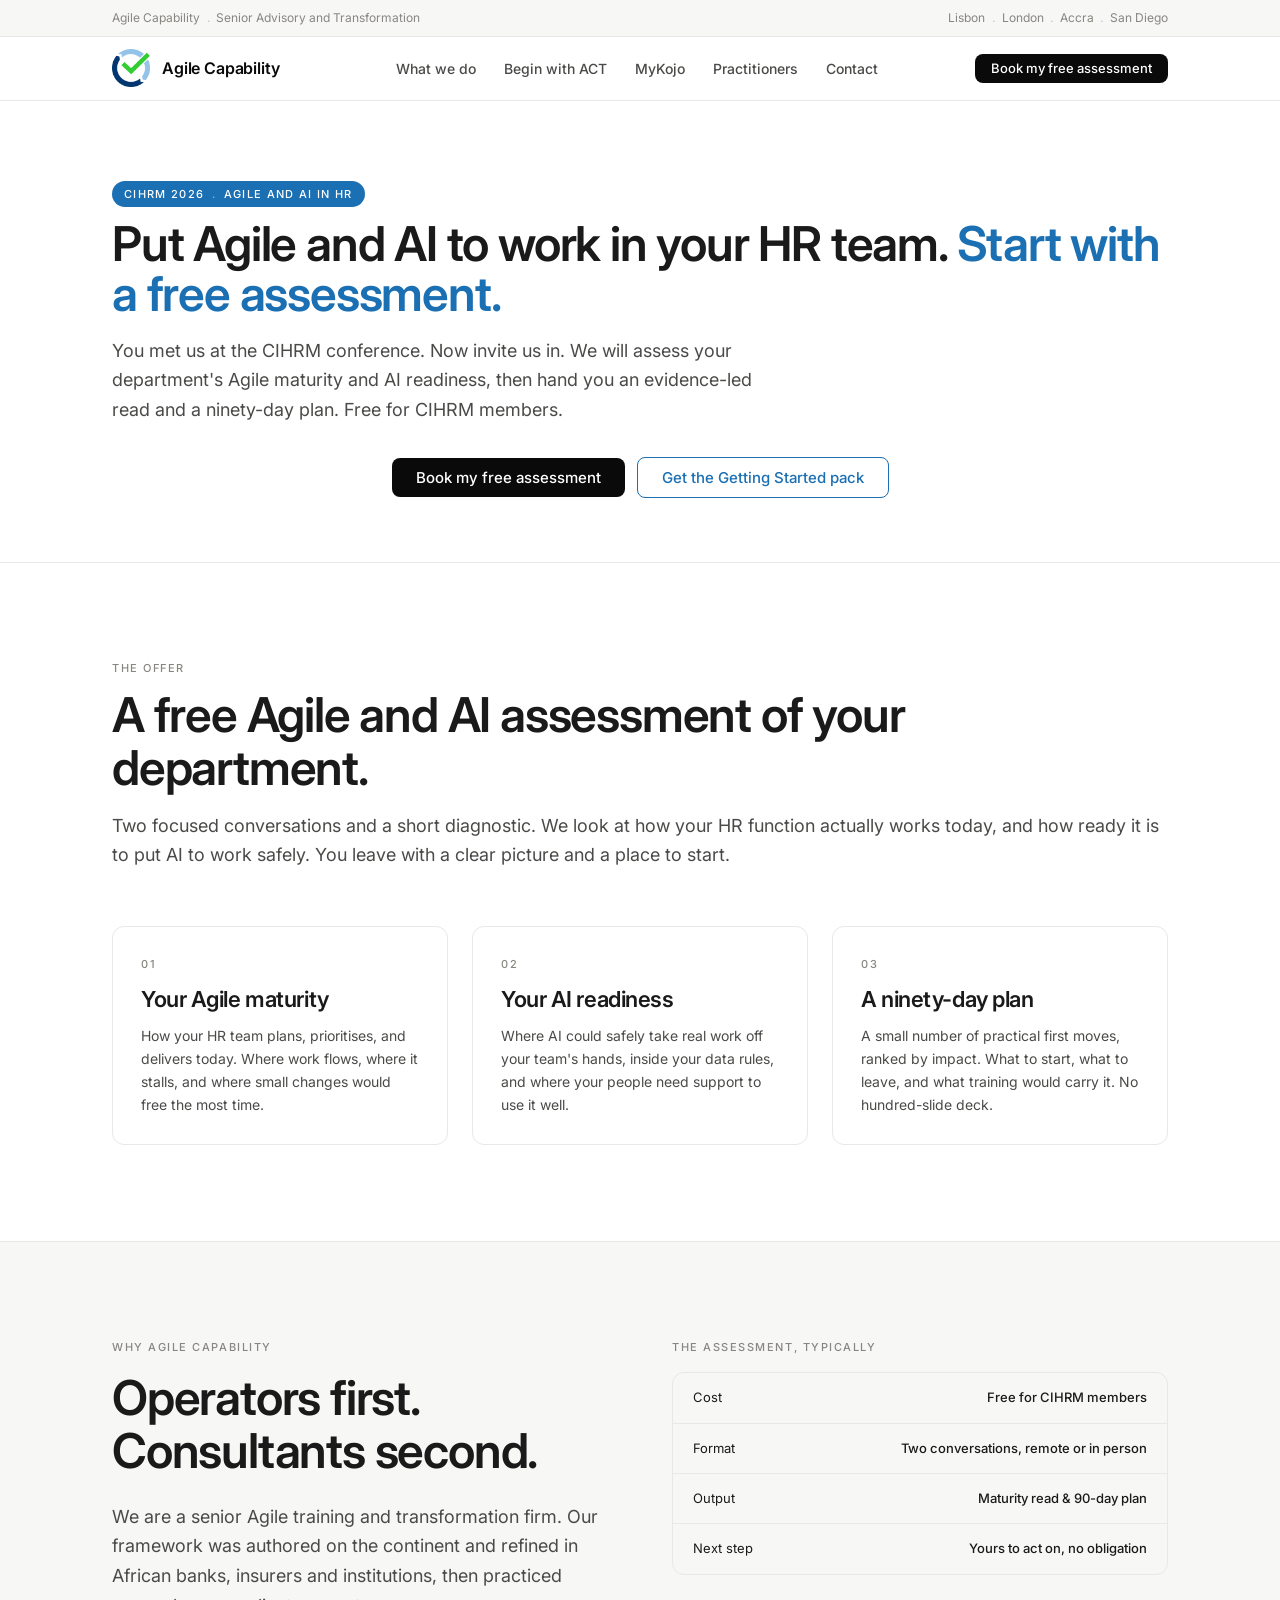
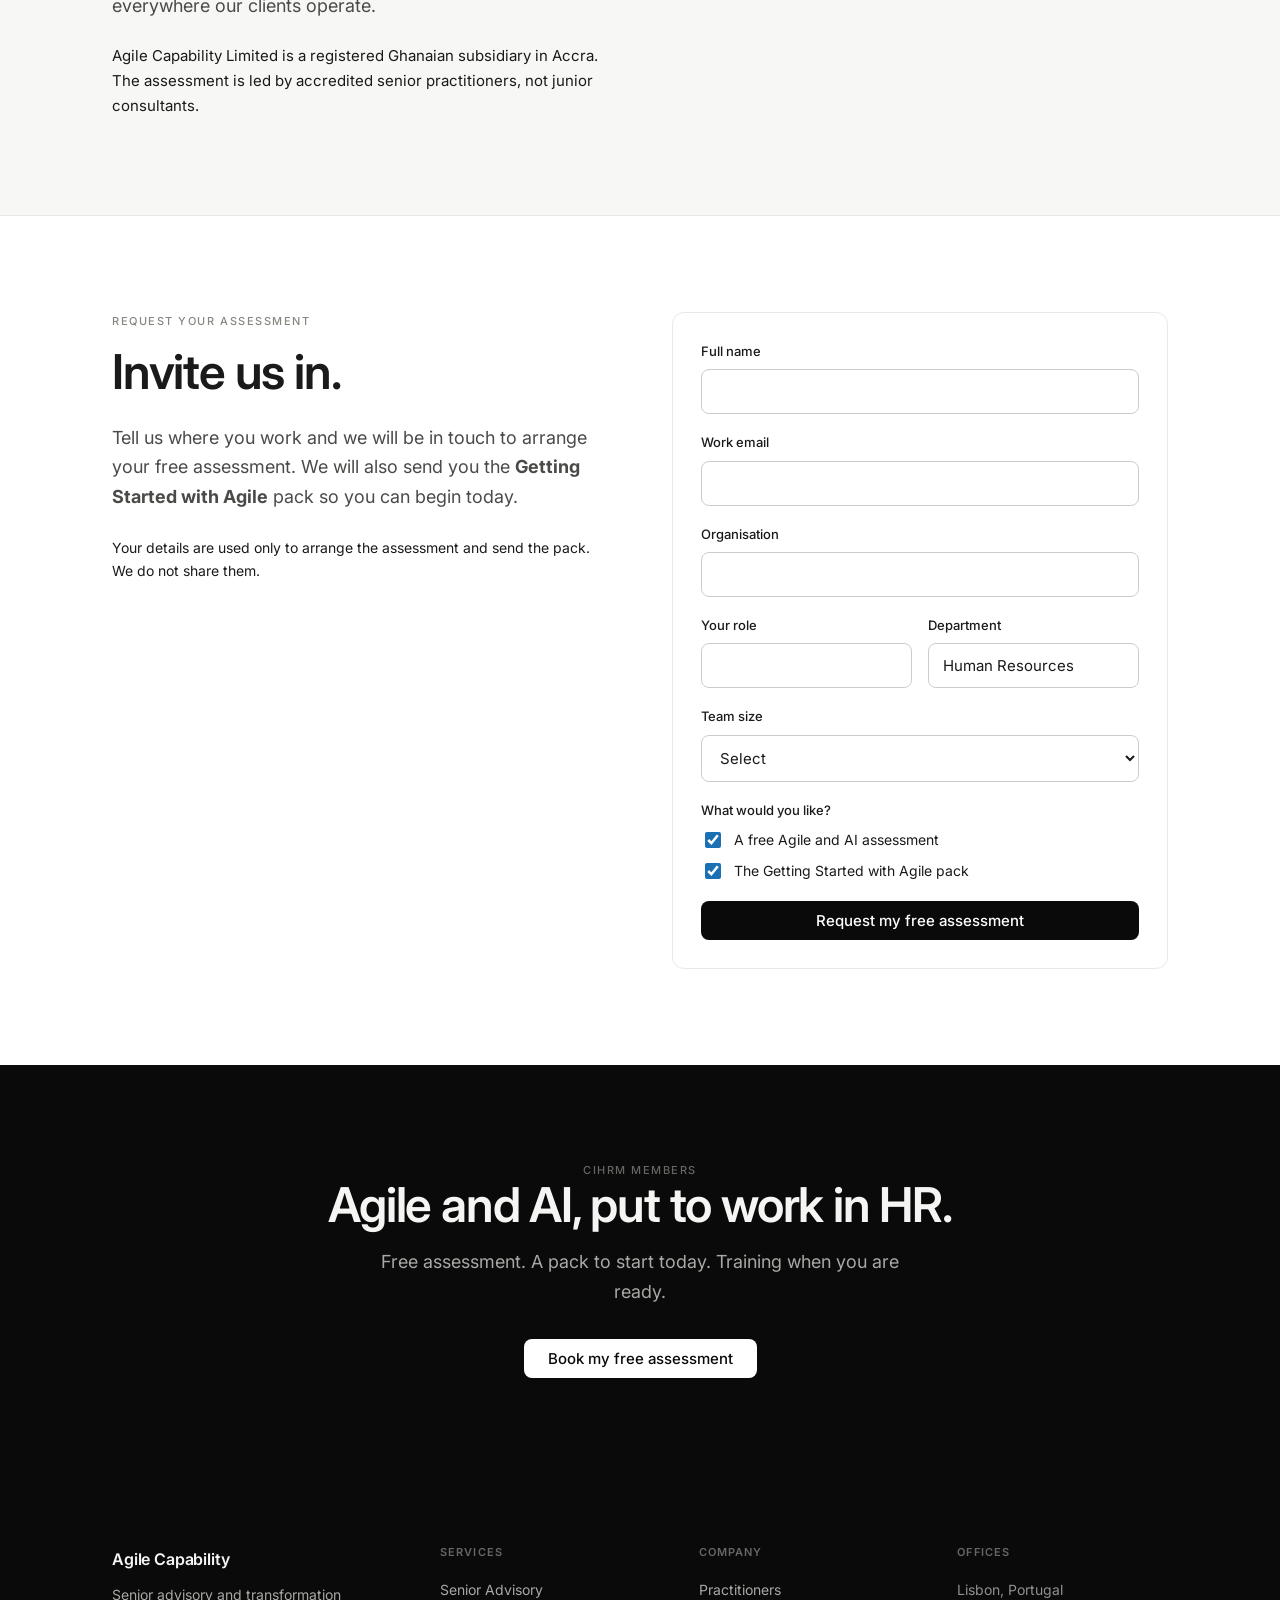
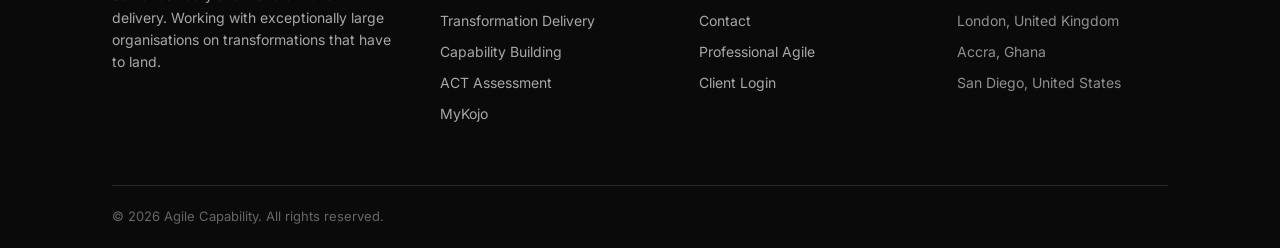
==== cihrm.html @ a7c17ca1 "CIHRM: fix mobile nav collapse, add /cihrm assessment landing page - Mobile menu collapsed to a 49px" ====
<!DOCTYPE html>
<html lang="en">
<head>
  <meta charset="UTF-8">
  <meta name="viewport" content="width=device-width, initial-scale=1.0">
  <meta name="description" content="For CIHRM members. A free Agile and AI assessment of your HR department, plus a Getting Started with Agile pack. See where you are strong, where you are exposed, and what the next ninety days should look like.">
  <title>Agile and AI for HR - Free Assessment for CIHRM Members - Agile Capability</title>
  <link rel="stylesheet" href="assets/css/site.css">
  <link rel="icon" href="assets/images/favicon.ico">
</head>
<body>

<!-- TOP BAR -->
<div id="top-bar">
  <div class="container">
    <span>Agile Capability <span style="opacity:.45;margin:0 .3em">.</span> Senior Advisory and Transformation</span>
    <span>Lisbon <span style="opacity:.45;margin:0 .3em">.</span> London <span style="opacity:.45;margin:0 .3em">.</span> Accra <span style="opacity:.45;margin:0 .3em">.</span> San Diego</span>
  </div>
</div>

<!-- HEADER -->
<header id="site-header">
  <div class="header-inner">
    <a class="site-logo" href="/">
      <img src="assets/images/agile-capability-logo.png" alt="Agile Capability" style="max-height:38px;width:auto;flex-shrink:0">
      <span class="site-logo-text">Agile Capability</span>
    </a>
    <button class="nav-toggle" aria-expanded="false" aria-controls="primary-nav" aria-label="Open menu">
      <span></span><span></span><span></span>
    </button>
    <nav id="primary-nav" role="navigation" aria-label="Main">
      <ul>
        <li><a href="/#what-we-do">What we do</a></li>
        <li><a href="services/act-assessment.html">Begin with ACT</a></li>
        <li><a href="services/mykojo.html">MyKojo</a></li>
        <li><a href="practitioners.html">Practitioners</a></li>
        <li><a href="contact.html">Contact</a></li>
      </ul>
      <div class="nav-cta">
        <a href="#assessment" class="btn btn-dark btn-sm">Book my free assessment</a>
      </div>
    </nav>
  </div>
</header>

<!-- HERO -->
<section class="page-hero section-sm subtle">
  <div class="container">
    <div class="eyebrow mb-12">CIHRM 2026 <span style="opacity:.5;margin:0 .3em">.</span> Agile and AI in HR</div>
    <h1 class="h1 mb-16">Put Agile and AI to work in your HR team. <span style="color:var(--accent-blue)">Start with a free assessment.</span></h1>
    <p class="lead" style="max-width:640px">You met us at the CIHRM conference. Now invite us in. We will assess your department's Agile maturity and AI readiness, then hand you an evidence-led read and a ninety-day plan. Free for CIHRM members.</p>
    <div class="hero-actions" style="margin-top:32px">
      <a href="#assessment" class="btn btn-dark">Book my free assessment</a>
      <a href="#pack" class="btn btn-ghost">Get the Getting Started pack</a>
    </div>
  </div>
</section>

<!-- THE ASSESSMENT -->
<section class="section">
  <div class="container">
    <div class="section-header">
      <div class="eyebrow">The offer</div>
      <h2 class="h2">A free Agile and AI assessment of your department.</h2>
      <p class="lead">Two focused conversations and a short diagnostic. We look at how your HR function actually works today, and how ready it is to put AI to work safely. You leave with a clear picture and a place to start.</p>
    </div>
    <div class="card-grid">
      <div class="card">
        <div class="eyebrow mb-12">01</div>
        <h3 class="h3 mb-12">Your Agile maturity</h3>
        <p>How your HR team plans, prioritises, and delivers today. Where work flows, where it stalls, and where small changes would free the most time.</p>
      </div>
      <div class="card">
        <div class="eyebrow mb-12">02</div>
        <h3 class="h3 mb-12">Your AI readiness</h3>
        <p>Where AI could safely take real work off your team's hands, inside your data rules, and where your people need support to use it well.</p>
      </div>
      <div class="card">
        <div class="eyebrow mb-12">03</div>
        <h3 class="h3 mb-12">A ninety-day plan</h3>
        <p>A small number of practical first moves, ranked by impact. What to start, what to leave, and what training would carry it. No hundred-slide deck.</p>
      </div>
    </div>
  </div>
</section>

<hr class="divider">

<!-- WHY US / CREDIBILITY -->
<section class="section subtle">
  <div class="container">
    <div class="split" style="align-items:start;gap:64px">
      <div>
        <div class="eyebrow mb-16">Why Agile Capability</div>
        <h2 class="h2 mb-24">Operators first. Consultants second.</h2>
        <p class="lead mb-24">We are a senior Agile training and transformation firm. Our framework was authored on the continent and refined in African banks, insurers and institutions, then practiced everywhere our clients operate.</p>
        <p style="color:var(--ink-2)">Agile Capability Limited is a registered Ghanaian subsidiary in Accra. The assessment is led by accredited senior practitioners, not junior consultants.</p>
      </div>
      <div>
        <div class="eyebrow mb-16">The assessment, typically</div>
        <div style="border:1px solid var(--border);border-radius:var(--r-card);overflow:hidden">
          <div style="display:flex;justify-content:space-between;padding:14px 20px;border-bottom:1px solid var(--border)">
            <span style="font-size:13px;color:var(--ink-2)">Cost</span>
            <span style="font-size:13px;font-weight:500">Free for CIHRM members</span>
          </div>
          <div style="display:flex;justify-content:space-between;padding:14px 20px;border-bottom:1px solid var(--border)">
            <span style="font-size:13px;color:var(--ink-2)">Format</span>
            <span style="font-size:13px;font-weight:500">Two conversations, remote or in person</span>
          </div>
          <div style="display:flex;justify-content:space-between;padding:14px 20px;border-bottom:1px solid var(--border)">
            <span style="font-size:13px;color:var(--ink-2)">Output</span>
            <span style="font-size:13px;font-weight:500">Maturity read &amp; 90-day plan</span>
          </div>
          <div style="display:flex;justify-content:space-between;padding:14px 20px">
            <span style="font-size:13px;color:var(--ink-2)">Next step</span>
            <span style="font-size:13px;font-weight:500">Yours to act on, no obligation</span>
          </div>
        </div>
      </div>
    </div>
  </div>
</section>

<hr class="divider">

<!-- THE FORM -->
<section class="section" id="assessment">
  <div class="container">
    <div class="split" style="align-items:start;gap:64px">
      <div>
        <div class="eyebrow mb-16" id="pack">Request your assessment</div>
        <h2 class="h2 mb-24">Invite us in.</h2>
        <p class="lead mb-24">Tell us where you work and we will be in touch to arrange your free assessment. We will also send you the <strong>Getting Started with Agile</strong> pack so you can begin today.</p>
        <p style="color:var(--ink-2);font-size:14px">Your details are used only to arrange the assessment and send the pack. We do not share them.</p>
      </div>

      <div>
        <form id="lead-form" class="lead-form" novalidate>
          <div class="field">
            <label for="name">Full name</label>
            <input id="name" name="name" type="text" autocomplete="name" required>
          </div>
          <div class="field">
            <label for="email">Work email</label>
            <input id="email" name="email" type="email" autocomplete="email" required>
          </div>
          <div class="field">
            <label for="org">Organisation</label>
            <input id="org" name="organisation" type="text" autocomplete="organization" required>
          </div>
          <div class="field-row">
            <div class="field">
              <label for="role">Your role</label>
              <input id="role" name="role" type="text" autocomplete="organization-title">
            </div>
            <div class="field">
              <label for="dept">Department</label>
              <input id="dept" name="department" type="text" value="Human Resources">
            </div>
          </div>
          <div class="field">
            <label for="size">Team size</label>
            <select id="size" name="team_size">
              <option value="">Select</option>
              <option>1 to 10</option>
              <option>11 to 50</option>
              <option>51 to 200</option>
              <option>200+</option>
            </select>
          </div>
          <div class="field">
            <span class="label">What would you like?</span>
            <label class="check"><input type="checkbox" name="wants" value="assessment" checked> A free Agile and AI assessment</label>
            <label class="check"><input type="checkbox" name="wants" value="pack" checked> The Getting Started with Agile pack</label>
          </div>
          <input type="hidden" name="source" value="CIHRM 2026">
          <button type="submit" class="btn btn-dark" style="width:100%;justify-content:center">Request my free assessment</button>
          <p id="form-note" class="form-note" hidden></p>
        </form>
      </div>
    </div>
  </div>
</section>

<!-- CLOSING CTA -->
<section class="cta-band">
  <div class="container">
    <div class="hero-center">
      <div class="eyebrow mb-20" style="color:var(--d-text-3)">CIHRM members</div>
      <h2 class="h2 mb-16" style="color:var(--d-text)">Agile and AI, put to work in HR.</h2>
      <p class="lead" style="color:var(--d-text-2);max-width:520px;margin:0 auto 32px">Free assessment. A pack to start today. Training when you are ready.</p>
      <a href="#assessment" class="btn btn-light">Book my free assessment</a>
    </div>
  </div>
</section>

<!-- FOOTER -->
<footer id="site-footer">
  <div class="container">
    <div class="footer-inner">
      <div class="footer-brand">
        <span class="site-logo-text">Agile Capability</span>
        <p>Senior advisory and transformation delivery. Working with exceptionally large organisations on transformations that have to land.</p>
      </div>
      <div class="footer-col">
        <h4>Services</h4>
        <a href="services/senior-advisory.html">Senior Advisory</a>
        <a href="services/transformation-delivery.html">Transformation Delivery</a>
        <a href="services/capability-building.html">Capability Building</a>
        <a href="services/act-assessment.html">ACT Assessment</a>
        <a href="services/mykojo.html">MyKojo</a>
      </div>
      <div class="footer-col">
        <h4>Company</h4>
        <a href="practitioners.html">Practitioners</a>
        <a href="contact.html">Contact</a>
        <a href="https://www.professionalagile.org" target="_blank" rel="noopener">Professional Agile</a>
        <a href="https://admin.agilecapabilitytool.com/login" target="_blank" rel="noopener">Client Login</a>
      </div>
      <div class="footer-col">
        <h4>Offices</h4>
        <span style="font-size:14px;color:rgba(255,255,255,.55);display:block;padding:4px 0">Lisbon, Portugal</span>
        <span style="font-size:14px;color:rgba(255,255,255,.55);display:block;padding:4px 0">London, United Kingdom</span>
        <span style="font-size:14px;color:rgba(255,255,255,.55);display:block;padding:4px 0">Accra, Ghana</span>
        <span style="font-size:14px;color:rgba(255,255,255,.55);display:block;padding:4px 0">San Diego, United States</span>
      </div>
    </div>
    <div class="footer-bottom">
      <span>&copy; 2026 Agile Capability. All rights reserved.</span>
    </div>
  </div>
</footer>

<!-- page-specific form styling, using the site's design tokens -->
<style>
  .lead-form { background:#fff; border:1px solid var(--border); border-radius:var(--r-card); padding:28px; }
  .lead-form .field { margin-bottom:18px; }
  .lead-form .field-row { display:grid; grid-template-columns:1fr 1fr; gap:16px; }
  .lead-form label, .lead-form .label { display:block; font-size:13px; font-weight:500; color:var(--text); margin-bottom:7px; }
  .lead-form input[type=text], .lead-form input[type=email], .lead-form select {
    width:100%; font-family:inherit; font-size:15px; color:var(--text);
    padding:12px 14px; border:1px solid var(--border-strong); border-radius:var(--r-btn);
    background:#fff; transition:border-color .15s;
  }
  .lead-form input:focus, .lead-form select:focus { outline:none; border-color:var(--accent-blue); }
  .lead-form .check { display:flex; align-items:center; gap:10px; font-weight:400; font-size:14px; color:var(--ink-2); margin-bottom:8px; cursor:pointer; }
  .lead-form .check input { width:16px; height:16px; accent-color:var(--accent-blue); }
  .form-note { margin-top:16px; font-size:14px; padding:12px 14px; border-radius:var(--r-btn); }
  .form-note.ok { background:#EAF3FB; color:#1a5f99; border:1px solid #D3E6F5; }
  .form-note.err { background:#FDECEC; color:#C0392B; border:1px solid #F5C6C6; }
  @media (max-width:768px){ .lead-form .field-row { grid-template-columns:1fr; } }
</style>

<script src="assets/js/site.js"></script>
<script>
/* Lead capture.
   TODO(wire): set ENDPOINT to the real capture endpoint before launch.
   Until then the form validates and shows the success UX but does not send.
   Options: Formspree form URL, or a POST endpoint that stores the lead and
   emails the Getting Started pack. */
(function(){
  var ENDPOINT = ''; // e.g. 'https://formspree.io/f/xxxx…'
  var form = document.getElementById('lead-form');
  var note = document.getElementById('form-note');
  function show(msg, ok){ note.hidden=false; note.textContent=msg; note.className='form-note '+(ok?'ok':'err'); }
  if(!form) return;
  form.addEventListener('submit', function(e){
    e.preventDefault();
    var name=form.name.value.trim(), email=form.email.value.trim(), org=form.organisation.value.trim();
    if(!name || !org || !/^[^@\s]+@[^@\s]+\.[^@\s]+$/.test(email)){
      show('Please add your name, organisation and a valid work email.', false); return;
    }
    if(!ENDPOINT){
      show('Thank you, ' + name.split(' ')[0] + '. We will be in touch to arrange your assessment and send your pack.', true);
      form.querySelector('button[type=submit]').disabled = true;
      return;
    }
    var data = new FormData(form);
    fetch(ENDPOINT, { method:'POST', body:data, headers:{ 'Accept':'application/json' } })
      .then(function(r){ if(!r.ok) throw new Error('bad status'); return r; })
      .then(function(){ show('Thank you, ' + name.split(' ')[0] + '. Your pack is on its way and we will be in touch.', true); form.reset(); form.querySelector('button[type=submit]').disabled=true; })
      .catch(function(err){ console.error('lead submit failed', err); show('Something went wrong. Please email us at hello@agilecapability.com and we will sort it.', false); });
  });
})();
</script>
</body>
</html>
---- assets/css/site.css ----
/* Agile Capability v2 — Site stylesheet */

@import url('https://fonts.googleapis.com/css2?family=Inter:wght@400;500;600;700&display=swap');

*, *::before, *::after { box-sizing: border-box; }

/* ---- DESIGN TOKENS ---- */

:root {
  /* Colours — light mode */
  --bg:            #FFFFFF;
  --bg-subtle:     #F7F7F5;
  --bg-raised:     #FFFFFF;
  --border:        #E8E8E5;
  --border-strong: #CCCCCA;

  --text:          #1A1A1A;
  --text-2:        #4A4A48;
  --text-3:        #888680;

  --ink:           #0A0A0A;  /* CTA bg on light */
  --ink-fg:        #FFFFFF;  /* CTA text on light */

  /* Colours — dark sections */
  --d-bg:          #0A0A0A;
  --d-bg-subtle:   #141414;
  --d-bg-raised:   #1C1C1C;
  --d-border:      #2A2A2A;
  --d-text:        #F5F5F3;
  --d-text-2:      #A8A8A5;
  --d-text-3:      #666663;
  --d-ink:         #FFFFFF;  /* CTA bg on dark */
  --d-ink-fg:      #0A0A0A;  /* CTA text on dark */

  /* Typography */
  --font:          'Inter', -apple-system, BlinkMacSystemFont, 'Segoe UI', sans-serif;

  /* Radius */
  --r-card:        12px;
  --r-btn:         8px;
  --r-pill:        100px;

  /* Layout */
  --max-w:         1120px;
  --section-y:     96px;
  --header-h:      64px;

  /* Transitions */
  --t:             .18s ease;

  /* Accent */
  --accent-blue:   #1B6FB3;
}

/* ---- RESET ---- */

html {
  scroll-behavior: smooth;
  font-size: 16px;
  -webkit-text-size-adjust: 100%;
}

body {
  margin: 0;
  font-family: var(--font);
  background: var(--bg);
  color: var(--text);
  font-size: 15px;
  line-height: 1.65;
  -webkit-font-smoothing: antialiased;
}

img { max-width: 100%; height: auto; display: block; }
a { color: inherit; text-decoration: none; }
ul, ol { margin: 0; padding: 0; list-style: none; }
p { margin: 0 0 1em; }
p:last-child { margin-bottom: 0; }
h1, h2, h3, h4, h5, h6 { margin: 0; font-weight: 600; line-height: 1.1; }

/* ---- TYPOGRAPHY ---- */

.h1 {
  font-size: clamp(42px, 6vw, 64px);
  font-weight: 600;
  letter-spacing: -0.025em;
  line-height: 1.05;
}

.h2 {
  font-size: clamp(32px, 4.5vw, 48px);
  font-weight: 600;
  letter-spacing: -0.025em;
  line-height: 1.1;
}

.h3 {
  font-size: 22px;
  font-weight: 600;
  letter-spacing: -0.02em;
  line-height: 1.3;
}

.lead {
  font-size: 18px;
  font-weight: 400;
  line-height: 1.65;
  color: var(--text-2);
}

.eyebrow {
  font-size: 11px;
  font-weight: 500;
  letter-spacing: 0.14em;
  text-transform: uppercase;
  color: var(--text-3);
}

/* dark variants */
.dark .lead   { color: var(--d-text-2); }
.dark .eyebrow { color: var(--d-text-3); }

/* Hero eyebrow — blue pill treatment */
.page-hero .eyebrow,
.hero .eyebrow {
  display: inline-block;
  background: var(--accent-blue);
  color: #FFFFFF;
  padding: 4px 12px;
  border-radius: var(--r-pill);
  border: none;
  letter-spacing: 0.12em;
}

/* ---- LAYOUT ---- */

.container {
  max-width: var(--max-w);
  margin: 0 auto;
  padding: 0 32px;
}

.section {
  padding: var(--section-y) 0;
}

.section-sm {
  padding: 64px 0;
}

.section.dark {
  background: var(--d-bg);
  color: var(--d-text);
}

.section.subtle {
  background: var(--bg-subtle);
}

/* Two-column split */
.split {
  display: grid;
  grid-template-columns: 1fr 1fr;
  gap: 64px;
  align-items: center;
}

.split.reverse { direction: rtl; }
.split.reverse > * { direction: ltr; }

/* Grid of cards */
.card-grid {
  display: grid;
  grid-template-columns: repeat(3, 1fr);
  gap: 24px;
}

.card-grid-2 {
  display: grid;
  grid-template-columns: repeat(2, 1fr);
  gap: 24px;
}

.card-grid-4 {
  display: grid;
  grid-template-columns: repeat(4, 1fr);
  gap: 20px;
}

/* Generic responsive grids (replaces inline grid styles) */
.grid-3 {
  display: grid;
  grid-template-columns: repeat(3, 1fr);
  gap: 32px;
}

.grid-4 {
  display: grid;
  grid-template-columns: repeat(4, 1fr);
  gap: 32px;
}

/* Center hero content */
.hero-center {
  text-align: center;
  max-width: 780px;
  margin: 0 auto;
}

/* Section header (eyebrow + h2 + optional lead) */
.section-header {
  margin-bottom: 56px;
}

.section-header .eyebrow {
  margin-bottom: 12px;
}

.section-header .h2 {
  margin-bottom: 16px;
}

/* ---- COMPONENTS ---- */

/* Pill tag */
.pill {
  display: inline-flex;
  align-items: center;
  gap: 6px;
  padding: 6px 14px;
  border-radius: var(--r-pill);
  font-size: 12px;
  font-weight: 500;
  letter-spacing: 0.02em;
  border: 1px solid var(--border);
  background: var(--bg);
  color: var(--text-2);
}

.dark .pill {
  border-color: var(--d-border);
  background: var(--d-bg-raised);
  color: var(--d-text-2);
}

/* Buttons */
.btn {
  display: inline-flex;
  align-items: center;
  gap: 8px;
  padding: 12px 24px;
  border-radius: var(--r-btn);
  font-family: var(--font);
  font-size: 15px;
  font-weight: 500;
  line-height: 1;
  cursor: pointer;
  border: none;
  transition: opacity var(--t), transform var(--t);
  white-space: nowrap;
}

.btn:hover { opacity: .85; text-decoration: none; }
.btn:active { transform: scale(.98); }

.btn-dark {
  background: var(--ink);
  color: var(--ink-fg);
}

.btn-light {
  background: var(--d-ink);
  color: var(--d-ink-fg);
}

.btn-ghost {
  background: transparent;
  color: var(--accent-blue);
  border: 1.5px solid var(--accent-blue);
}

.btn-ghost:hover { background: var(--accent-blue); color: #FFFFFF; }

.dark .btn-ghost {
  color: var(--d-text);
  border-color: var(--d-border);
}

.dark .btn-ghost:hover { background: var(--d-bg-raised); }

.btn-sm {
  padding: 8px 16px;
  font-size: 13px;
}

/* Card */
.card {
  background: var(--bg-raised);
  border: 1px solid var(--border);
  border-radius: var(--r-card);
  padding: 28px;
}

.card .h3 { margin-bottom: 10px; }
.card p { color: var(--text-2); font-size: 14px; }

.dark .card {
  background: var(--d-bg-raised);
  border-color: var(--d-border);
}

.dark .card p { color: var(--d-text-2); }

/* Stat card */
.stat-card {
  text-align: center;
  padding: 32px 24px;
}

.stat-card .stat-num {
  font-size: 48px;
  font-weight: 600;
  letter-spacing: -0.03em;
  line-height: 1;
  margin-bottom: 8px;
}

.stat-card .stat-label {
  font-size: 14px;
  color: var(--text-2);
}

.dark .stat-card .stat-label { color: var(--d-text-2); }

/* Feature row (icon + heading + body) */
.feature-row {
  display: flex;
  gap: 20px;
  align-items: flex-start;
  padding: 24px 0;
  border-bottom: 1px solid var(--border);
}

.feature-row:first-child { border-top: 1px solid var(--border); }

.dark .feature-row { border-color: var(--d-border); }
.dark .feature-row:first-child { border-color: var(--d-border); }

.feature-icon {
  width: 40px;
  height: 40px;
  border-radius: 10px;
  background: var(--bg-subtle);
  flex-shrink: 0;
  display: flex;
  align-items: center;
  justify-content: center;
  font-size: 18px;
}

.dark .feature-icon { background: var(--d-bg-raised); }

/* Spec table */
.spec-table {
  width: 100%;
  border-collapse: collapse;
  font-size: 14px;
}

.spec-table th {
  text-align: left;
  font-weight: 500;
  color: var(--text-3);
  font-size: 11px;
  letter-spacing: 0.08em;
  text-transform: uppercase;
  padding: 10px 16px;
  border-bottom: 1px solid var(--border);
}

.spec-table td {
  padding: 12px 16px;
  border-bottom: 1px solid var(--border);
  color: var(--text-2);
  vertical-align: top;
}

.spec-table td:first-child {
  font-weight: 500;
  color: var(--text);
  white-space: nowrap;
}

.spec-table tr:last-child td { border-bottom: none; }

.dark .spec-table th,
.dark .spec-table td { border-color: var(--d-border); }

.dark .spec-table th { color: var(--d-text-3); }
.dark .spec-table td { color: var(--d-text-2); }
.dark .spec-table td:first-child { color: var(--d-text); }

/* Chat preview (demo transcript style) */
.chat-preview {
  border: 1px solid var(--border);
  border-radius: var(--r-card);
  overflow: hidden;
  background: var(--bg);
}

.chat-preview-header {
  display: flex;
  align-items: center;
  gap: 10px;
  padding: 14px 20px;
  border-bottom: 1px solid var(--border);
  background: var(--bg-subtle);
}

.chat-preview-header .dot {
  width: 8px;
  height: 8px;
  border-radius: 50%;
  background: var(--border-strong);
}

.chat-preview-header span {
  font-size: 12px;
  font-weight: 500;
  color: var(--text-3);
}

.chat-messages {
  padding: 20px;
  display: flex;
  flex-direction: column;
  gap: 12px;
}

.chat-msg {
  max-width: 80%;
  padding: 10px 14px;
  border-radius: 12px;
  font-size: 14px;
  line-height: 1.55;
}

.chat-msg.agent {
  background: var(--bg-subtle);
  border: 1px solid var(--border);
  align-self: flex-start;
  border-bottom-left-radius: 4px;
}

.chat-msg.user {
  background: var(--ink);
  color: var(--ink-fg);
  align-self: flex-end;
  border-bottom-right-radius: 4px;
}

/* ACT map (grid of assessment dimensions) */
.act-map {
  display: grid;
  grid-template-columns: repeat(2, 1fr);
  gap: 2px;
  border-radius: var(--r-card);
  overflow: hidden;
  border: 1px solid var(--d-border);
}

.act-map-cell {
  padding: 24px;
  background: var(--d-bg-raised);
  border: 1px solid var(--d-border);
}

.act-map-cell .cell-num {
  font-size: 11px;
  font-weight: 500;
  letter-spacing: 0.08em;
  color: var(--d-text-3);
  margin-bottom: 6px;
}

.act-map-cell .cell-title {
  font-size: 14px;
  font-weight: 600;
  color: var(--d-text);
  margin-bottom: 4px;
}

.act-map-cell .cell-body {
  font-size: 13px;
  color: var(--d-text-2);
}

/* Image placeholder (for pre-screenshot-ready sections) */
.img-placeholder {
  background: var(--bg-subtle);
  border: 1px solid var(--border);
  border-radius: var(--r-card);
  aspect-ratio: 16/9;
  display: flex;
  align-items: center;
  justify-content: center;
  color: var(--text-3);
  font-size: 13px;
  font-weight: 500;
}

.dark .img-placeholder {
  background: var(--d-bg-raised);
  border-color: var(--d-border);
  color: var(--d-text-3);
}

/* Divider */
.divider {
  height: 1px;
  background: var(--border);
  border: none;
  margin: 0;
}

.dark .divider { background: var(--d-border); }

/* Inline badge */
.badge {
  display: inline-block;
  padding: 2px 8px;
  border-radius: 4px;
  font-size: 11px;
  font-weight: 600;
  letter-spacing: 0.04em;
  text-transform: uppercase;
  background: var(--bg-subtle);
  color: var(--text-3);
  border: 1px solid var(--border);
}

/* Numbered step */
.step-list {
  display: flex;
  flex-direction: column;
  gap: 32px;
  counter-reset: steps;
}

.step {
  display: flex;
  gap: 20px;
  align-items: flex-start;
}

.step-num {
  flex-shrink: 0;
  width: 32px;
  height: 32px;
  border-radius: 50%;
  border: 1px solid var(--border-strong);
  display: flex;
  align-items: center;
  justify-content: center;
  font-size: 13px;
  font-weight: 600;
  color: var(--text-2);
  margin-top: 2px;
}

.dark .step-num {
  border-color: var(--d-border);
  color: var(--d-text-2);
}

/* Testimonial */
.testimonial {
  padding: 32px;
  border-left: 2px solid var(--border-strong);
}

.testimonial blockquote {
  font-size: 18px;
  line-height: 1.6;
  color: var(--text);
  margin: 0 0 16px;
}

.testimonial cite {
  font-size: 13px;
  color: var(--text-3);
  font-style: normal;
}

.dark .testimonial { border-color: var(--d-border); }
.dark .testimonial blockquote { color: var(--d-text); }
.dark .testimonial cite { color: var(--d-text-3); }

/* ---- TOP BAR ---- */

#top-bar {
  background: var(--bg-subtle);
  border-bottom: 1px solid var(--border);
  font-size: 12px;
  color: var(--text-3);
  padding: 8px 0;
}

#top-bar .container {
  display: flex;
  align-items: center;
  justify-content: space-between;
}

#top-bar a {
  color: var(--text-3);
  transition: color var(--t);
}

#top-bar a:hover { color: var(--text); }

/* ---- HEADER / NAV ---- */

#site-header {
  position: sticky;
  top: 0;
  z-index: 9999;
  background: rgba(255,255,255,0.92);
  backdrop-filter: blur(12px);
  -webkit-backdrop-filter: blur(12px);
  border-bottom: 1px solid var(--border);
  height: var(--header-h);
  transition: box-shadow var(--t);
}

#site-header.scrolled {
  box-shadow: 0 1px 24px rgba(0,0,0,.06);
}

.header-inner {
  max-width: var(--max-w);
  margin: 0 auto;
  padding: 0 32px;
  height: 100%;
  display: flex;
  align-items: center;
  justify-content: space-between;
  gap: 40px;
}

.site-logo {
  display: flex;
  align-items: center;
  gap: 12px;
  flex-shrink: 0;
}

.site-logo img {
  display: block;
  max-height: 38px;
  width: auto;
  flex-shrink: 0;
}

.site-logo-text {
  font-size: 16px;
  font-weight: 600;
  letter-spacing: -0.01em;
  color: var(--ink);
}

/* Primary nav */
#primary-nav {
  flex: 1;
  display: flex;
  align-items: center;
  justify-content: flex-end;
  gap: 4px;
}

#primary-nav > ul {
  display: flex;
  align-items: center;
  gap: 4px;
  flex: 1;
  justify-content: center;
}

#primary-nav > ul > li {
  position: relative;
}

#primary-nav > ul > li > a {
  display: flex;
  align-items: center;
  gap: 4px;
  padding: 8px 12px;
  border-radius: 6px;
  font-size: 14px;
  font-weight: 500;
  color: var(--text-2);
  transition: background var(--t), color var(--t);
}

#primary-nav > ul > li > a:hover {
  background: var(--bg-subtle);
  color: var(--text);
}

/* Dropdown caret */
.has-dropdown > a::after {
  content: '';
  display: inline-block;
  width: 0;
  height: 0;
  border-left: 3.5px solid transparent;
  border-right: 3.5px solid transparent;
  border-top: 4px solid currentColor;
  opacity: .5;
}

/* Dropdown panel */
.dropdown {
  position: absolute;
  top: calc(100% + 8px);
  left: 0;
  min-width: 220px;
  background: var(--bg-raised);
  border: 1px solid var(--border);
  border-radius: var(--r-card);
  box-shadow: 0 8px 32px rgba(0,0,0,.08);
  padding: 8px;
  opacity: 0;
  pointer-events: none;
  transform: translateY(-4px);
  transition: opacity var(--t), transform var(--t);
  z-index: 100;
}

/* Bridge the gap between trigger and panel so hover state is not lost */
.dropdown::before {
  content: '';
  position: absolute;
  top: -8px;
  left: 0;
  right: 0;
  height: 8px;
}

.has-dropdown:hover .dropdown,
.has-dropdown:focus-within .dropdown {
  opacity: 1;
  pointer-events: auto;
  transform: translateY(0);
}

.dropdown a {
  display: block;
  padding: 9px 12px;
  border-radius: 6px;
  font-size: 14px;
  color: var(--text-2);
  transition: background var(--t), color var(--t);
}

.dropdown a:hover {
  background: var(--bg-subtle);
  color: var(--text);
}

/* Nav CTA */
.nav-cta {
  margin-left: 16px;
}

/* Hamburger */
.nav-toggle {
  display: none;
  flex-direction: column;
  gap: 5px;
  background: none;
  border: none;
  cursor: pointer;
  padding: 8px;
  border-radius: 6px;
}

.nav-toggle span {
  display: block;
  width: 22px;
  height: 1.5px;
  background: var(--text);
  border-radius: 2px;
  transition: all .22s;
}

.nav-toggle[aria-expanded="true"] span:nth-child(1) {
  transform: translateY(6.5px) rotate(45deg);
}
.nav-toggle[aria-expanded="true"] span:nth-child(2) {
  opacity: 0;
}
.nav-toggle[aria-expanded="true"] span:nth-child(3) {
  transform: translateY(-6.5px) rotate(-45deg);
}

/* ---- FOOTER ---- */

#site-footer {
  background: var(--d-bg);
  color: var(--d-text-2);
  padding: 72px 0 0;
}

.footer-inner {
  display: grid;
  grid-template-columns: 280px 1fr 1fr 1fr;
  gap: 48px;
  padding-bottom: 56px;
  border-bottom: 1px solid var(--d-border);
}

.footer-brand .site-logo-text {
  color: var(--d-text);
  margin-bottom: 12px;
  display: block;
}

.footer-brand p {
  font-size: 14px;
  color: var(--d-text-2);
  line-height: 1.6;
}

.footer-col h4 {
  font-size: 11px;
  font-weight: 600;
  letter-spacing: 0.1em;
  text-transform: uppercase;
  color: var(--d-text-3);
  margin-bottom: 16px;
}

.footer-col a {
  display: block;
  font-size: 14px;
  color: var(--d-text-2);
  padding: 4px 0;
  transition: color var(--t);
}

.footer-col a:hover { color: var(--d-text); }

.footer-bottom {
  padding: 20px 0;
  display: flex;
  align-items: center;
  justify-content: space-between;
  font-size: 13px;
  color: var(--d-text-3);
}

.footer-bottom a {
  color: var(--d-text-3);
  transition: color var(--t);
}

.footer-bottom a:hover { color: var(--d-text-2); }

/* ---- PAGE-LEVEL SECTIONS ---- */

/* Hero (home) */
.hero {
  padding: 120px 0 96px;
  text-align: center;
}

.hero .eyebrow { margin-bottom: 20px; }
.hero .h1 { margin-bottom: 24px; }
.hero .lead { margin-bottom: 40px; }

.hero-actions {
  display: flex;
  align-items: center;
  justify-content: center;
  gap: 12px;
  flex-wrap: wrap;
}

/* Dark hero (for mykojo.html) */
.hero.dark {
  background: var(--d-bg);
  color: var(--d-text);
}

.hero.dark .h1 { color: var(--d-text); }
.hero.dark .lead { color: var(--d-text-2); }

/* Sub-hero (inner pages) */
.page-hero {
  padding: 80px 0 64px;
  border-bottom: 1px solid var(--border);
}

.page-hero .eyebrow { margin-bottom: 12px; }
.page-hero .h1 { margin-bottom: 16px; font-size: clamp(32px, 4vw, 48px); }

/* Closing CTA band */
.cta-band {
  background: var(--d-bg);
  color: var(--d-text);
  padding: 96px 0;
  text-align: center;
}

.cta-band .h2 { color: var(--d-text); margin-bottom: 16px; }
.cta-band .lead { margin-bottom: 40px; }
.cta-band .hero-actions { justify-content: center; }

/* Logotype row (partner/client logos) */
.logo-row {
  display: flex;
  align-items: center;
  justify-content: center;
  gap: 48px;
  flex-wrap: wrap;
}

.logo-row img {
  max-height: 28px;
  opacity: .45;
  filter: grayscale(1);
  transition: opacity var(--t);
}

.logo-row img:hover { opacity: .7; }

/* Inline checklist */
.check-list {
  display: flex;
  flex-direction: column;
  gap: 10px;
}

.check-list li {
  display: flex;
  align-items: flex-start;
  gap: 10px;
  font-size: 15px;
  color: var(--text-2);
}

.check-list li::before {
  content: '';
  width: 18px;
  height: 18px;
  border-radius: 50%;
  border: 1.5px solid var(--border-strong);
  flex-shrink: 0;
  margin-top: 2px;
  background: url("data:image/svg+xml,%3Csvg xmlns='http://www.w3.org/2000/svg' viewBox='0 0 14 14' fill='none'%3E%3Cpath d='M3 7l3 3 5-5' stroke='%231A1A1A' stroke-width='1.5' stroke-linecap='round' stroke-linejoin='round'/%3E%3C/svg%3E") center/14px no-repeat;
}

.dark .check-list li { color: var(--d-text-2); }
.dark .check-list li::before {
  border-color: var(--d-border);
  background-image: url("data:image/svg+xml,%3Csvg xmlns='http://www.w3.org/2000/svg' viewBox='0 0 14 14' fill='none'%3E%3Cpath d='M3 7l3 3 5-5' stroke='%23F5F5F3' stroke-width='1.5' stroke-linecap='round' stroke-linejoin='round'/%3E%3C/svg%3E");
}

/* ---- UTILITY ---- */

.text-center { text-align: center; }
.text-muted   { color: var(--text-3); }
.d-text-muted { color: var(--d-text-3); }
.mt-8   { margin-top: 8px; }
.mt-12  { margin-top: 12px; }
.mt-16  { margin-top: 16px; }
.mt-24  { margin-top: 24px; }
.mt-32  { margin-top: 32px; }
.mt-48  { margin-top: 48px; }
.mb-8   { margin-bottom: 8px; }
.mb-12  { margin-bottom: 12px; }
.mb-16  { margin-bottom: 16px; }
.mb-24  { margin-bottom: 24px; }
.mb-32  { margin-bottom: 32px; }
.mb-48  { margin-bottom: 48px; }
.gap-8  { gap: 8px; }
.gap-12 { gap: 12px; }
.gap-16 { gap: 16px; }
.visually-hidden {
  position: absolute;
  width: 1px; height: 1px;
  padding: 0; margin: -1px;
  overflow: hidden;
  clip: rect(0,0,0,0);
  white-space: nowrap;
  border: 0;
}

/* ---- RESPONSIVE ---- */

/* Tablet */
@media (max-width: 1024px) {
  :root {
    --section-y: 72px;
  }

  .container { padding: 0 24px; }
  .header-inner { padding: 0 24px; }

  .split { gap: 40px; }

  .card-grid   { grid-template-columns: repeat(2, 1fr); }
  .card-grid-4 { grid-template-columns: repeat(2, 1fr); }

  .footer-inner {
    grid-template-columns: 1fr 1fr;
    gap: 32px;
  }

  .footer-brand { grid-column: 1 / -1; }
}

/* Mobile */
@media (max-width: 768px) {
  :root {
    --section-y: 56px;
    --header-h:  60px;
  }

  .container { padding: 0 20px; }
  .header-inner { padding: 0 20px; gap: 16px; }

  /* Hide desktop nav, show hamburger */
  #primary-nav {
    display: none;
    position: fixed;
    top: var(--header-h);
    left: 0;
    right: 0;
    /* height by viewport units, not bottom:0. #site-header's backdrop-filter
       makes it the containing block for this fixed element, so bottom:0 would
       resolve against the 60px header and collapse the menu. */
    height: calc(100vh - var(--header-h));
    height: calc(100dvh - var(--header-h));
    z-index: 9998;
    background: var(--bg);
    flex-direction: column;
    align-items: flex-start;
    justify-content: flex-start;
    padding: 24px 20px;
    overflow-y: auto;
    border-top: 1px solid var(--border);
    gap: 0;
  }

  #primary-nav.open { display: flex; }

  #primary-nav > ul {
    flex-direction: column;
    width: 100%;
    gap: 0;
    justify-content: flex-start;
  }

  #primary-nav > ul > li { width: 100%; }

  #primary-nav > ul > li > a {
    padding: 14px 0;
    font-size: 17px;
    border-radius: 0;
    border-bottom: 1px solid var(--border);
    width: 100%;
    justify-content: space-between;
    color: var(--text);
  }

  .dropdown {
    position: static;
    opacity: 1;
    pointer-events: auto;
    transform: none;
    box-shadow: none;
    border: none;
    border-radius: 0;
    padding: 0 0 0 16px;
    background: transparent;
  }

  .dropdown a {
    padding: 10px 0;
    border-bottom: 1px solid var(--border);
    border-radius: 0;
    font-size: 15px;
  }

  .nav-toggle { display: flex; }

  .nav-cta { margin-left: 0; margin-top: 24px; width: 100%; }
  .nav-cta .btn { width: 100%; justify-content: center; }

  /* Layout */
  .split { grid-template-columns: 1fr; gap: 32px; }
  .split.reverse { direction: ltr; }

  .card-grid   { grid-template-columns: 1fr; }
  .card-grid-2 { grid-template-columns: 1fr; }
  .card-grid-4 { grid-template-columns: 1fr 1fr; }
  .grid-3      { grid-template-columns: 1fr; }
  .grid-4      { grid-template-columns: 1fr 1fr; }

  /* Eyebrow pill — allow wrapping on small screens */
  .page-hero .eyebrow,
  .hero .eyebrow {
    white-space: normal;
    max-width: 100%;
  }

  /* Hero */
  .hero { padding: 72px 0 56px; }
  .hero-actions { flex-direction: column; align-items: stretch; }
  .hero-actions .btn { justify-content: center; }

  /* Footer */
  .footer-inner { grid-template-columns: 1fr; gap: 32px; }
  .footer-brand { grid-column: auto; }
  .footer-bottom { flex-direction: column; gap: 8px; text-align: center; }

  /* ACT map */
  .act-map { grid-template-columns: 1fr; }

  /* Section header */
  .section-header { margin-bottom: 36px; }
}

/* Small mobile */
@media (max-width: 480px) {
  .card-grid-4 { grid-template-columns: 1fr; }

  .chat-msg { max-width: 92%; }
}
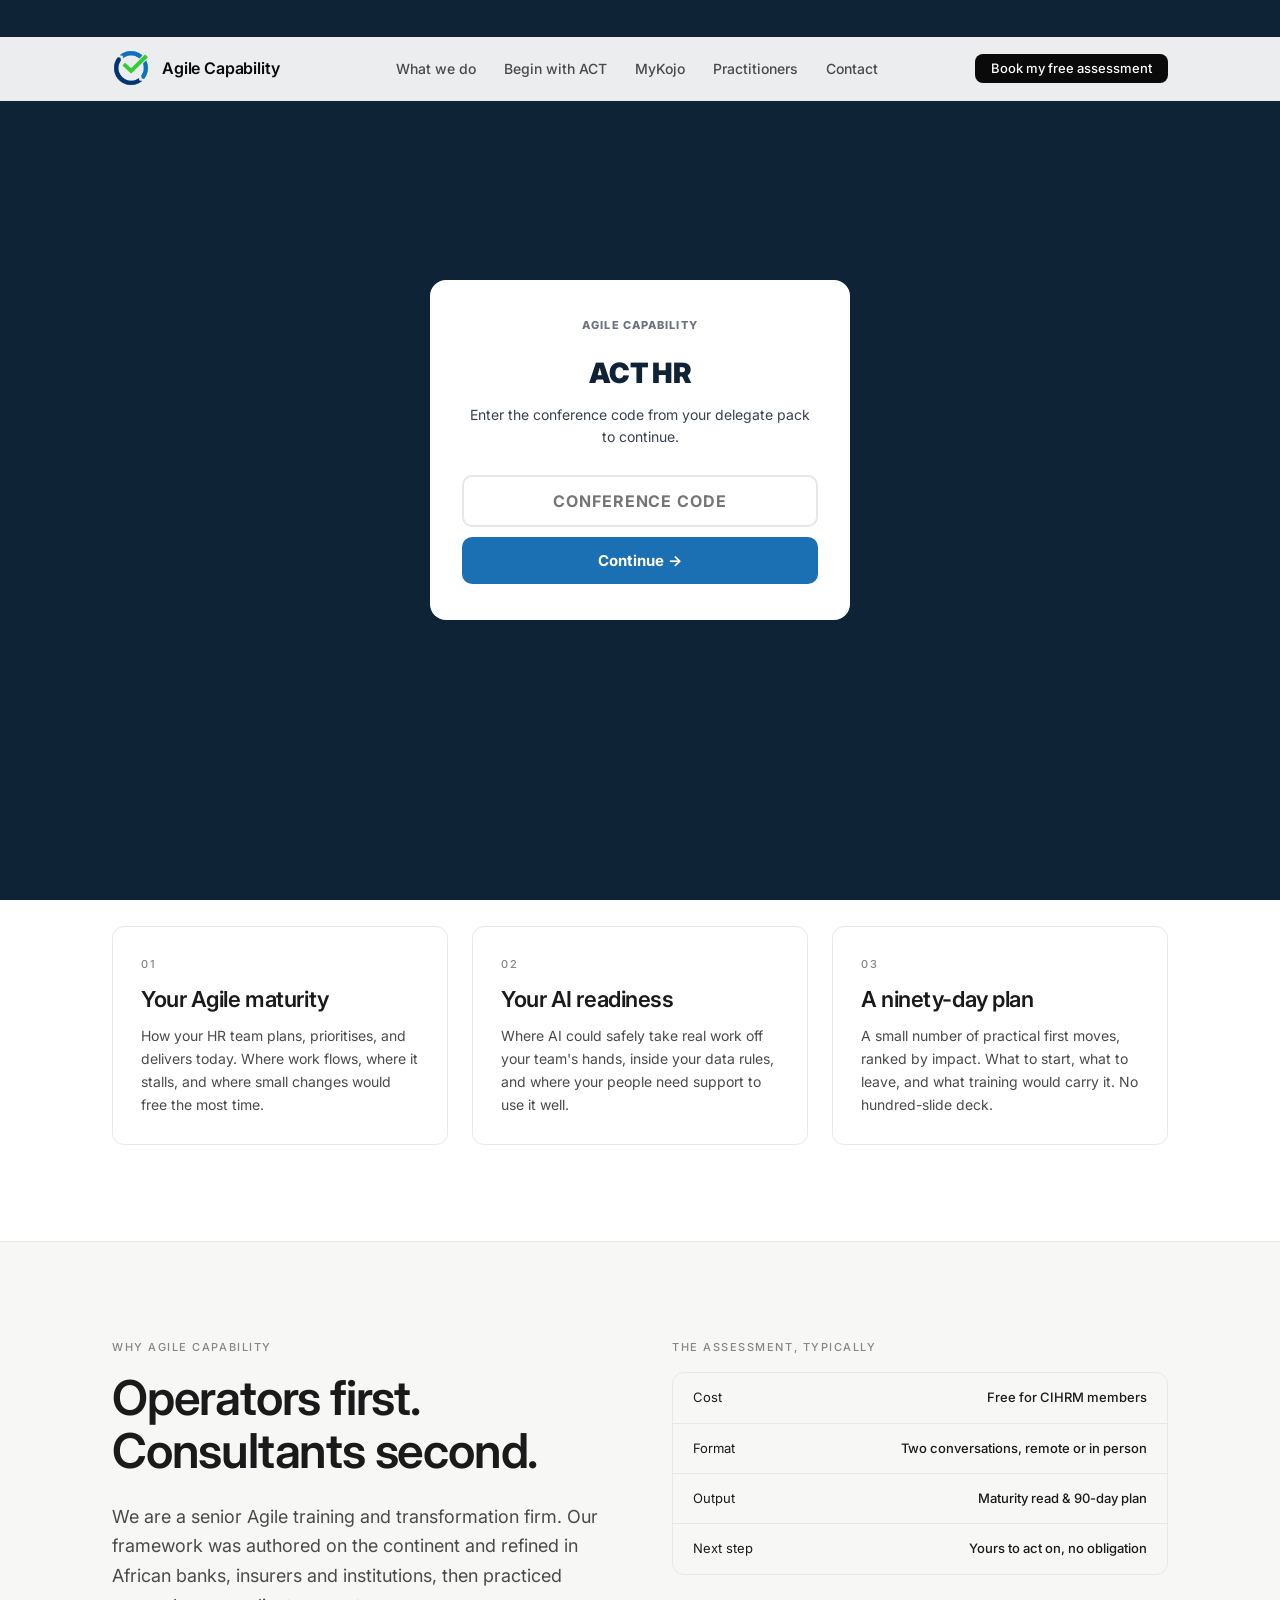
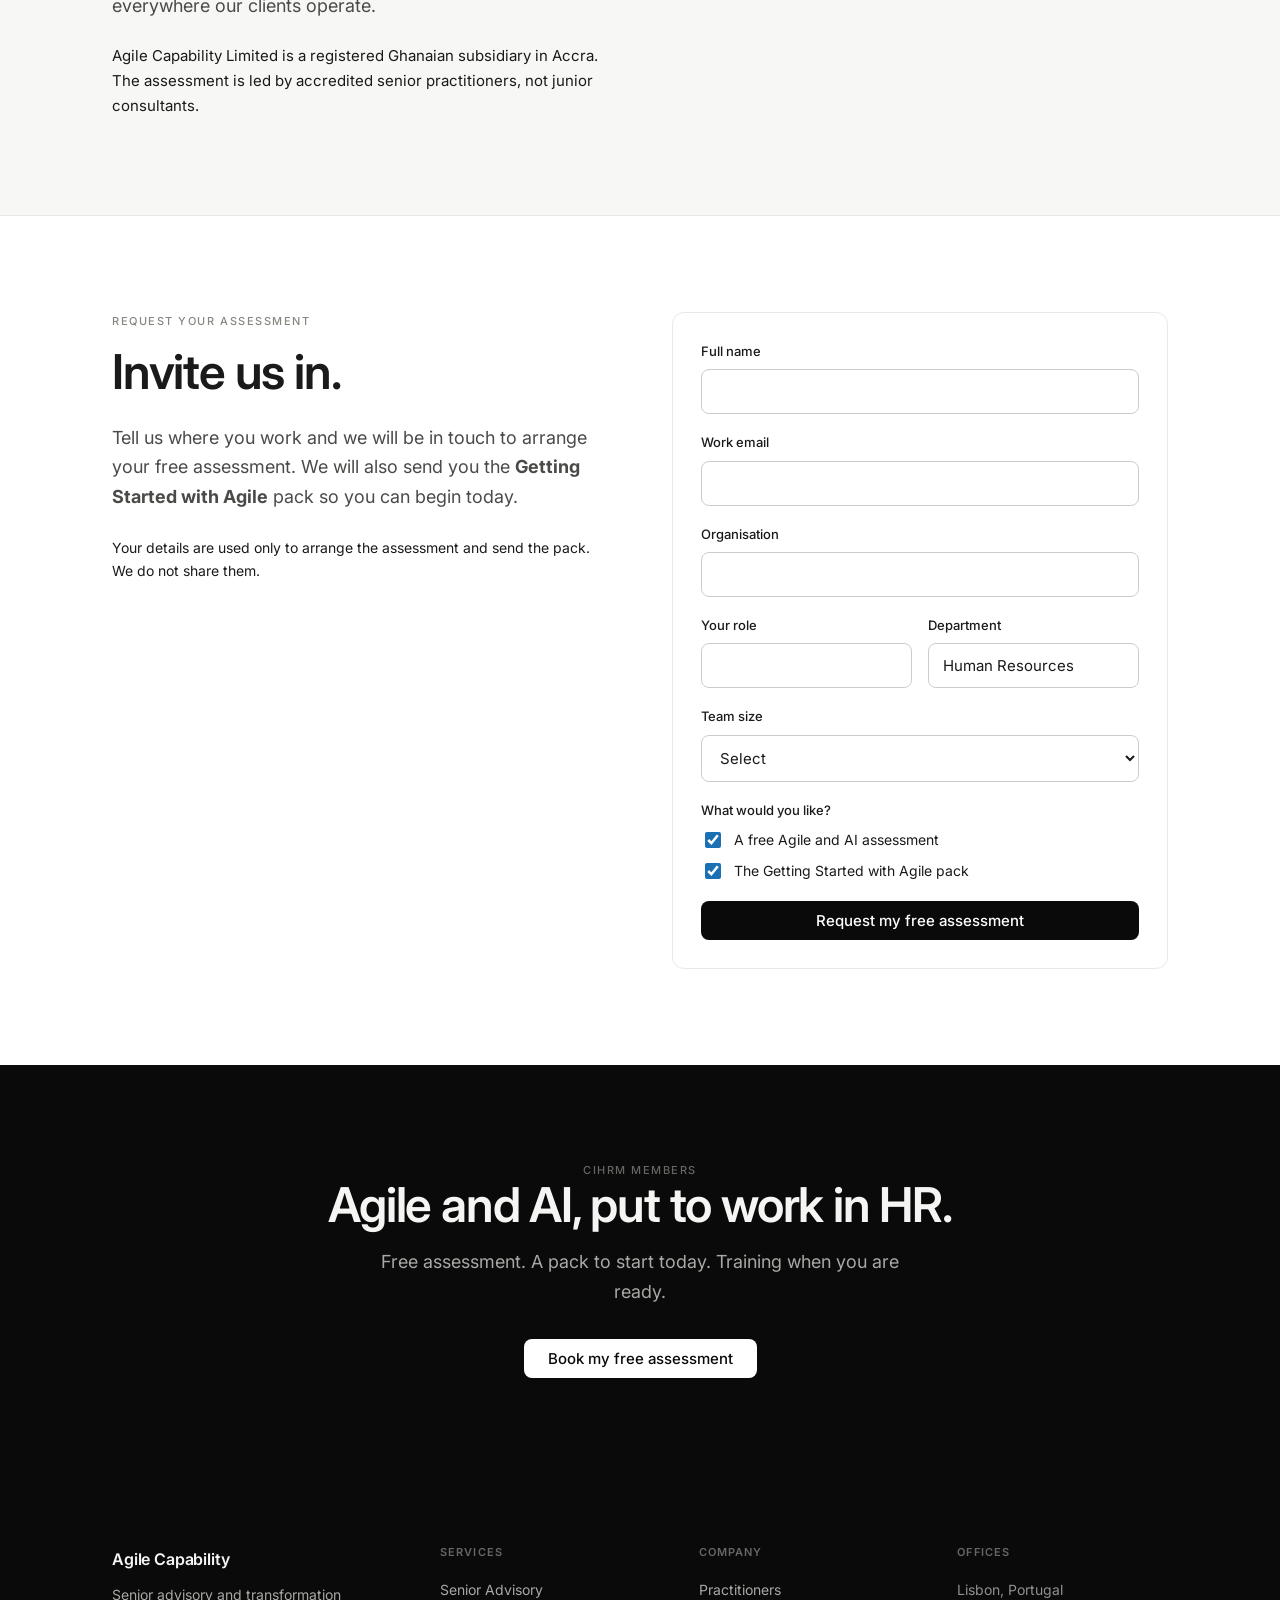
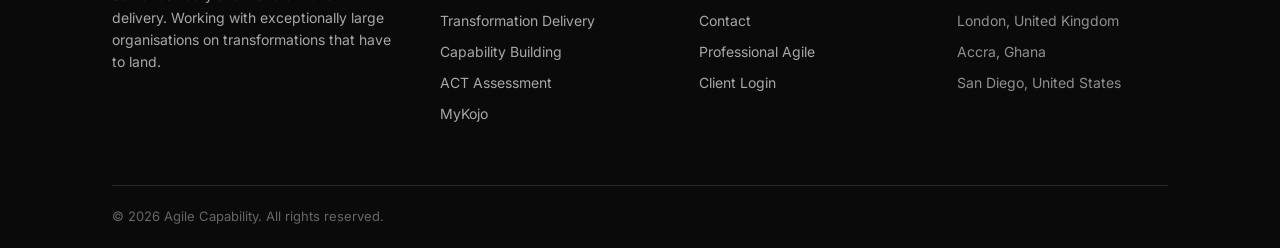
==== commit d2fb6e0a: "CIHRM-GATE-1: Code gate + ACT HR register section on /cihrm Full-screen gate on arrival requires con" ====
--- a/cihrm.html
+++ b/cihrm.html
@@ -9,6 +9,57 @@
   <link rel="icon" href="assets/images/favicon.ico">
 </head>
 <body>
+
+<!-- CODE GATE: shown on arrival, hides the page until the conference code is entered -->
+<div id="cihrm-gate" style="position:fixed;inset:0;z-index:9999;background:#0F2336;display:flex;align-items:center;justify-content:center;padding:24px">
+  <div style="background:#fff;border-radius:16px;padding:36px 32px;max-width:420px;width:100%;text-align:center">
+    <div style="font-size:11px;font-weight:800;text-transform:uppercase;letter-spacing:.1em;color:#6B7280;margin-bottom:16px">Agile Capability</div>
+    <div style="font-size:28px;font-weight:900;letter-spacing:-.02em;color:#0F2336;margin-bottom:8px">ACT HR</div>
+    <div style="font-size:14px;color:#374151;line-height:1.55;margin-bottom:28px">Enter the conference code from your delegate pack to continue.</div>
+    <input id="gate-code" type="text" autocomplete="off" spellcheck="false"
+      placeholder="Conference code"
+      style="width:100%;box-sizing:border-box;font-family:inherit;font-size:16px;font-weight:700;text-align:center;text-transform:uppercase;letter-spacing:.06em;padding:14px;border:2px solid #E5E7EB;border-radius:10px;margin-bottom:10px;outline:none"
+      onkeydown="if(event.key==='Enter')submitGateCode()">
+    <div id="gate-err" style="display:none;font-size:13px;color:#C0392B;margin-bottom:10px"></div>
+    <button onclick="submitGateCode()"
+      style="width:100%;background:#1B6FB3;color:#fff;border:none;border-radius:10px;padding:14px;font-family:inherit;font-size:15px;font-weight:700;cursor:pointer">
+      Continue &rarr;
+    </button>
+  </div>
+</div>
+
+<!-- ACT HR REGISTER: revealed after correct code, sits above the existing hero -->
+<div id="achr-register" style="display:none;background:#EEF2F6;padding:60px 16px">
+  <div style="max-width:520px;margin:0 auto">
+    <div style="font-size:11px;font-weight:800;text-transform:uppercase;letter-spacing:.1em;color:#1B6FB3;margin-bottom:8px">CIHRM 2026</div>
+    <h2 style="font-size:28px;font-weight:900;letter-spacing:-.02em;color:#0F2336;margin:0 0 10px">Access ACT HR</h2>
+    <p style="font-size:14px;color:#374151;line-height:1.6;margin:0 0 24px">A safe place to rehearse the hard HR conversations before you have them for real. Enter your details and we will send your personal 7-day access link.</p>
+    <div style="background:#fff;border:1px solid #E5E7EB;border-radius:14px;padding:28px">
+      <div style="margin-bottom:16px">
+        <label style="display:block;font-size:13px;font-weight:600;color:#0F2336;margin-bottom:6px" for="achr-name">Full name</label>
+        <input id="achr-name" type="text" autocomplete="name" placeholder="Your name"
+          style="width:100%;box-sizing:border-box;font-family:inherit;font-size:15px;color:#0F2336;padding:11px 13px;border:1px solid #D1D5DB;border-radius:8px;outline:none">
+      </div>
+      <div style="margin-bottom:16px">
+        <label style="display:block;font-size:13px;font-weight:600;color:#0F2336;margin-bottom:6px" for="achr-email">Work email</label>
+        <input id="achr-email" type="email" autocomplete="email" placeholder="you@organisation.com"
+          style="width:100%;box-sizing:border-box;font-family:inherit;font-size:15px;color:#0F2336;padding:11px 13px;border:1px solid #D1D5DB;border-radius:8px;outline:none">
+      </div>
+      <div style="margin-bottom:20px">
+        <label style="display:block;font-size:13px;font-weight:600;color:#0F2336;margin-bottom:6px" for="achr-org">Organisation</label>
+        <input id="achr-org" type="text" autocomplete="organization" placeholder="Your organisation"
+          style="width:100%;box-sizing:border-box;font-family:inherit;font-size:15px;color:#0F2336;padding:11px 13px;border:1px solid #D1D5DB;border-radius:8px;outline:none">
+      </div>
+      <div id="achr-err" style="display:none;font-size:13px;color:#C0392B;margin-bottom:12px;padding:10px 12px;background:#FDECEC;border-radius:7px;border:1px solid #F5C6C6"></div>
+      <button id="achr-btn" onclick="submitAchrForm()"
+        style="width:100%;background:#1B6FB3;color:#fff;border:none;border-radius:10px;padding:14px;font-family:inherit;font-size:15px;font-weight:700;cursor:pointer">
+        Send my access link &rarr;
+      </button>
+      <div id="achr-ok" style="display:none;margin-top:16px;padding:14px;background:#EAF3FB;border:1px solid #BBD7EE;border-radius:9px;font-size:13px;color:#1a5f99;line-height:1.5"></div>
+      <p style="font-size:12px;color:#9CA3AF;margin:14px 0 0;text-align:center">Your details are used only to send the access link. We do not share them.</p>
+    </div>
+  </div>
+</div>
 
 <!-- TOP BAR -->
 <div id="top-bar">
@@ -99,21 +150,21 @@
       <div>
         <div class="eyebrow mb-16">The assessment, typically</div>
         <div style="border:1px solid var(--border);border-radius:var(--r-card);overflow:hidden">
-          <div style="display:flex;justify-content:space-between;padding:14px 20px;border-bottom:1px solid var(--border)">
-            <span style="font-size:13px;color:var(--ink-2)">Cost</span>
-            <span style="font-size:13px;font-weight:500">Free for CIHRM members</span>
-          </div>
-          <div style="display:flex;justify-content:space-between;padding:14px 20px;border-bottom:1px solid var(--border)">
-            <span style="font-size:13px;color:var(--ink-2)">Format</span>
-            <span style="font-size:13px;font-weight:500">Two conversations, remote or in person</span>
-          </div>
-          <div style="display:flex;justify-content:space-between;padding:14px 20px;border-bottom:1px solid var(--border)">
-            <span style="font-size:13px;color:var(--ink-2)">Output</span>
-            <span style="font-size:13px;font-weight:500">Maturity read &amp; 90-day plan</span>
-          </div>
-          <div style="display:flex;justify-content:space-between;padding:14px 20px">
-            <span style="font-size:13px;color:var(--ink-2)">Next step</span>
-            <span style="font-size:13px;font-weight:500">Yours to act on, no obligation</span>
+          <div style="display:flex;justify-content:space-between;gap:24px;padding:14px 20px;border-bottom:1px solid var(--border)">
+            <span style="font-size:13px;color:var(--ink-2);flex-shrink:0">Cost</span>
+            <span style="font-size:13px;font-weight:500;text-align:right">Free for CIHRM members</span>
+          </div>
+          <div style="display:flex;justify-content:space-between;gap:24px;padding:14px 20px;border-bottom:1px solid var(--border)">
+            <span style="font-size:13px;color:var(--ink-2);flex-shrink:0">Format</span>
+            <span style="font-size:13px;font-weight:500;text-align:right">Two conversations, remote or in person</span>
+          </div>
+          <div style="display:flex;justify-content:space-between;gap:24px;padding:14px 20px;border-bottom:1px solid var(--border)">
+            <span style="font-size:13px;color:var(--ink-2);flex-shrink:0">Output</span>
+            <span style="font-size:13px;font-weight:500;text-align:right">Maturity read &amp; 90-day plan</span>
+          </div>
+          <div style="display:flex;justify-content:space-between;gap:24px;padding:14px 20px">
+            <span style="font-size:13px;color:var(--ink-2);flex-shrink:0">Next step</span>
+            <span style="font-size:13px;font-weight:500;text-align:right">Yours to act on, no obligation</span>
           </div>
         </div>
       </div>
@@ -253,13 +304,81 @@
 
 <script src="assets/js/site.js"></script>
 <script>
+/* Code gate and ACT HR registration. Separate from the assessment lead-form below. */
+(function(){
+  var REGISTER_ENDPOINT = 'https://vbfactory.co/api/agilecihrm/register';
+  var GATE_CODE = 'AGILEHR2026';
+  var _enteredCode = '';
+
+  function submitGateCode(){
+    var inp = document.getElementById('gate-code');
+    var err = document.getElementById('gate-err');
+    var code = (inp.value || '').trim().toUpperCase();
+    if(!code){ err.textContent='Please enter the conference code.'; err.style.display='block'; return; }
+    if(code !== GATE_CODE){ err.textContent='That code was not recognised. Please check your delegate pack.'; err.style.display='block'; inp.select(); return; }
+    _enteredCode = code;
+    err.style.display='none';
+    // Lift the gate
+    var gate = document.getElementById('cihrm-gate');
+    gate.style.transition = 'opacity .3s';
+    gate.style.opacity = '0';
+    setTimeout(function(){ gate.style.display='none'; }, 300);
+    // Reveal and scroll to the register section
+    var reg = document.getElementById('achr-register');
+    reg.style.display = 'block';
+    setTimeout(function(){ reg.scrollIntoView({ behavior:'smooth', block:'start' }); }, 50);
+  }
+
+  function submitAchrForm(){
+    var name  = (document.getElementById('achr-name').value  || '').trim();
+    var email = (document.getElementById('achr-email').value || '').trim();
+    var org   = (document.getElementById('achr-org').value   || '').trim();
+    var err   = document.getElementById('achr-err');
+    var btn   = document.getElementById('achr-btn');
+    var ok    = document.getElementById('achr-ok');
+    err.style.display='none'; ok.style.display='none';
+    if(!name){ err.textContent='Please enter your name.'; err.style.display='block'; return; }
+    if(!org){  err.textContent='Please enter your organisation.'; err.style.display='block'; return; }
+    if(!/^[^@\s]+@[^@\s]+\.[^@\s]+$/.test(email)){ err.textContent='Please enter a valid work email.'; err.style.display='block'; return; }
+    btn.disabled=true; btn.textContent='Sending...';
+    fetch(REGISTER_ENDPOINT, {
+      method:'POST',
+      headers:{'Content-Type':'application/json'},
+      body: JSON.stringify({ code: _enteredCode, name: name, email: email, organisation: org })
+    })
+    .then(function(r){ return r.json().then(function(d){ return { ok: r.ok, d: d }; }); })
+    .then(function(res){
+      btn.disabled=false; btn.textContent='Send my access link →';
+      if(!res.ok || !res.d.ok){
+        err.textContent=(res.d&&res.d.error)||'Something went wrong. Please try again.';
+        err.style.display='block'; return;
+      }
+      ok.innerHTML='Your access link is on its way to <strong>'+email+'</strong>. Check your inbox and tap the link to open ACT HR.';
+      ok.style.display='block';
+      btn.style.display='none';
+      document.getElementById('achr-name').disabled=true;
+      document.getElementById('achr-email').disabled=true;
+      document.getElementById('achr-org').disabled=true;
+    })
+    .catch(function(e){
+      btn.disabled=false; btn.textContent='Send my access link →';
+      err.textContent='Could not connect. Please try again or email hello@agilecapability.com.';
+      err.style.display='block';
+    });
+  }
+
+  window.submitGateCode   = submitGateCode;
+  window.submitAchrForm   = submitAchrForm;
+})();
+</script>
+<script>
 /* Lead capture.
    TODO(wire): set ENDPOINT to the real capture endpoint before launch.
    Until then the form validates and shows the success UX but does not send.
    Options: Formspree form URL, or a POST endpoint that stores the lead and
    emails the Getting Started pack. */
 (function(){
-  var ENDPOINT = ''; // e.g. 'https://formspree.io/f/xxxx…'
+  var ENDPOINT = 'https://vbfactory.co/api/leads';
   var form = document.getElementById('lead-form');
   var note = document.getElementById('form-note');
   function show(msg, ok){ note.hidden=false; note.textContent=msg; note.className='form-note '+(ok?'ok':'err'); }
@@ -275,8 +394,13 @@
       form.querySelector('button[type=submit]').disabled = true;
       return;
     }
-    var data = new FormData(form);
-    fetch(ENDPOINT, { method:'POST', body:data, headers:{ 'Accept':'application/json' } })
+    var wants = Array.prototype.slice.call(form.querySelectorAll('input[name=wants]:checked')).map(function(c){ return c.value; });
+    var payload = {
+      name: name, email: email, organisation: org,
+      role: form.role.value.trim(), department: form.department.value.trim(),
+      team_size: form.team_size.value, wants: wants, source: form.source.value || 'CIHRM 2026'
+    };
+    fetch(ENDPOINT, { method:'POST', headers:{ 'Content-Type':'application/json' }, body: JSON.stringify(payload) })
       .then(function(r){ if(!r.ok) throw new Error('bad status'); return r; })
       .then(function(){ show('Thank you, ' + name.split(' ')[0] + '. Your pack is on its way and we will be in touch.', true); form.reset(); form.querySelector('button[type=submit]').disabled=true; })
       .catch(function(err){ console.error('lead submit failed', err); show('Something went wrong. Please email us at hello@agilecapability.com and we will sort it.', false); });
